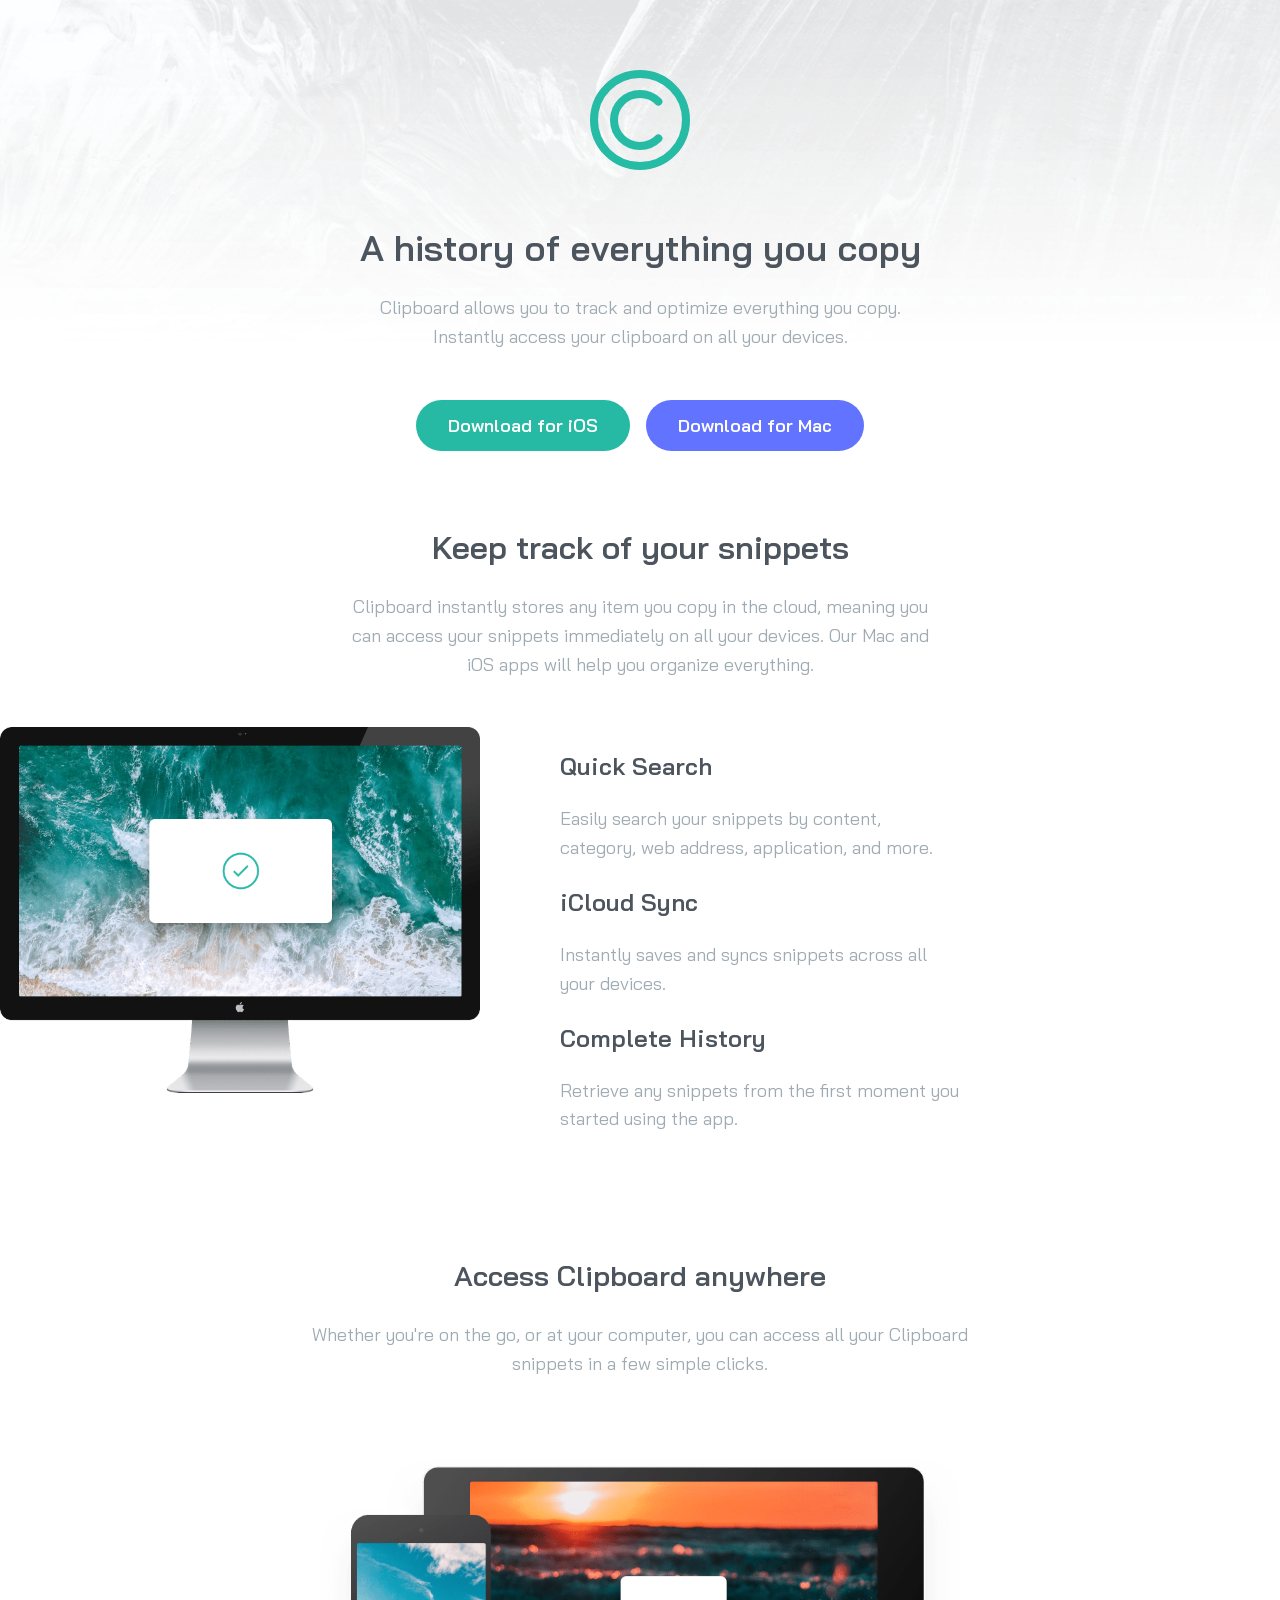
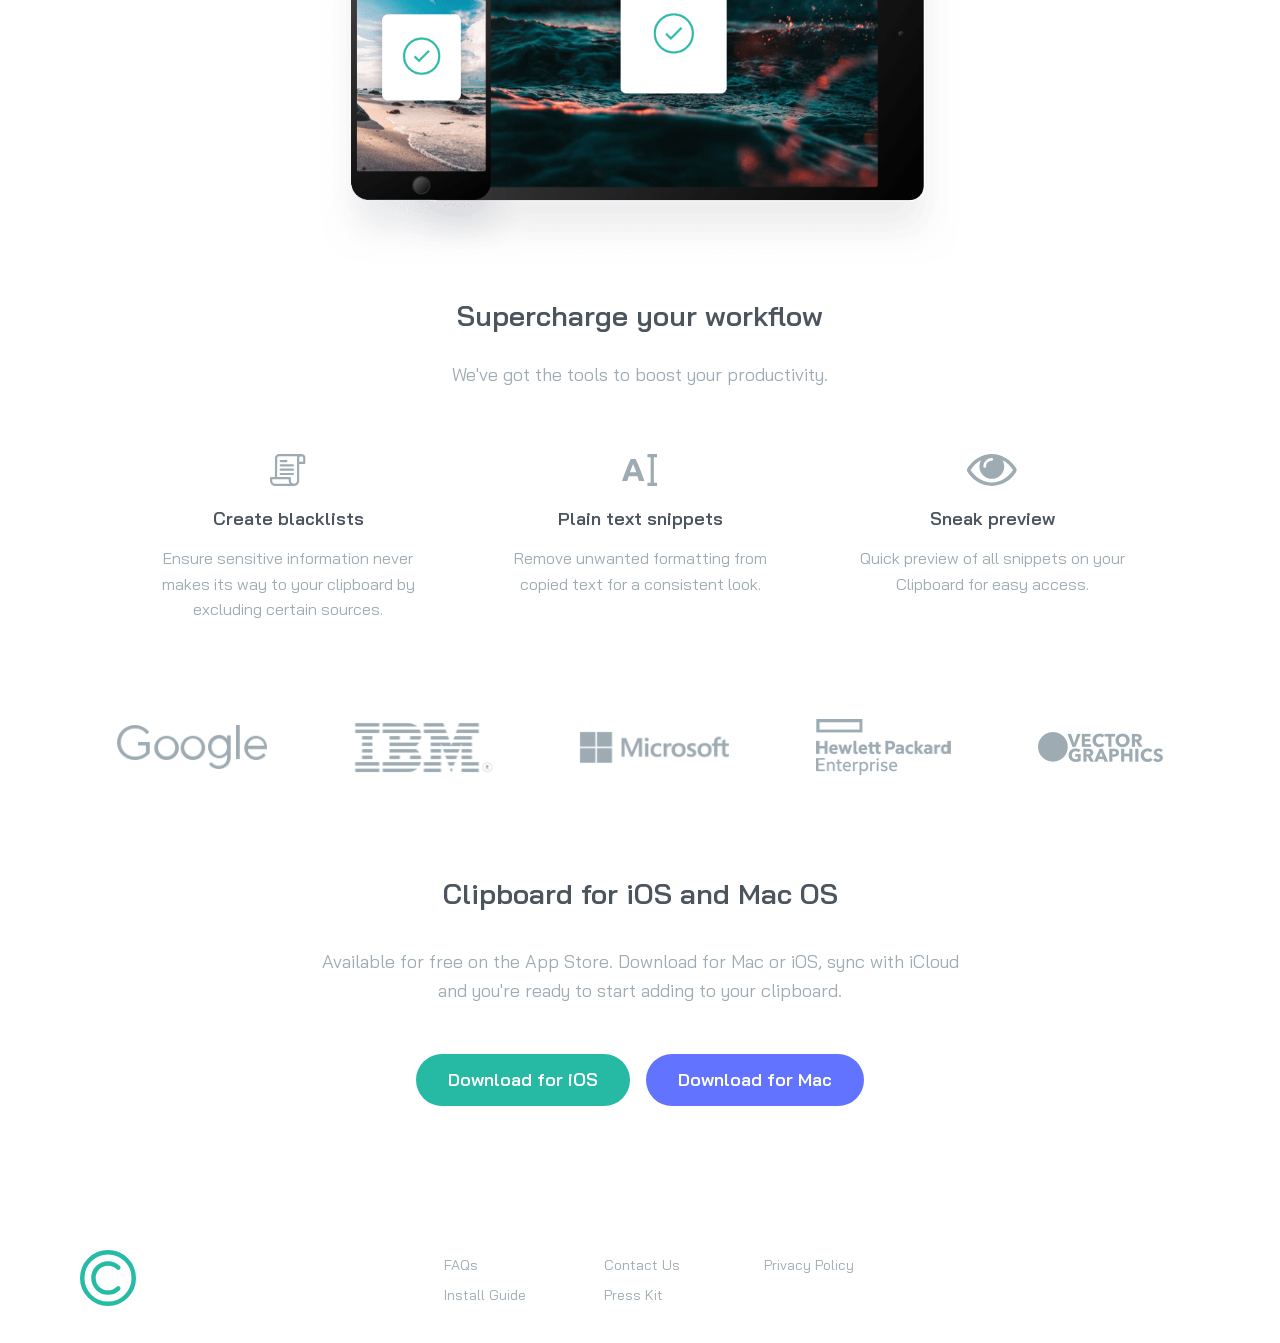
==== clipboard-landing-page-master/index.html @ 63a54d7b "file structure" ====
<!doctype html>
<html lang="en">
  <head>
    <meta charset="UTF-8" />
    <meta name="viewport" content="width=device-width, initial-scale=1.0" />

    <link
      rel="icon"
      type="image/png"
      sizes="32x32"
      href="./images/favicon-32x32.png"
    />

    <link rel="stylesheet" href="/styles.css" />

    <link rel="preconnect" href="https://fonts.googleapis.com" />
    <link rel="preconnect" href="https://fonts.gstatic.com" crossorigin />

    <link
      href="https://fonts.googleapis.com/css2?family=Bai+Jamjuree:wght@400;600&display=swap"
      rel="stylesheet"
    />

    <title>Frontend Mentor | Clipboard landing page</title>
  </head>

  <body>
    <header class="hero">
      <img class="hero-bg" src="./images/bg-header-desktop.png" alt="" />

      <div class="hero-content">
        <img class="logo" src="./images/logo.svg" alt="Clipboard logo" />

        <h1>A history of everything you copy</h1>

        <p>
          Clipboard allows you to track and optimize everything you copy.
          Instantly access your clipboard on all your devices.
        </p>
      </div>

      <div class="button">
        <button type="button">Download for iOS</button>
        <button type="button">Download for Mac</button>
      </div>
    </header>

    <main>
      <section class="section-title">
        <h2>Keep track of your snippets</h2>

        <p>
          Clipboard instantly stores any item you copy in the cloud, meaning you
          can access your snippets immediately on all your devices. Our Mac and
          iOS apps will help you organize everything.
        </p>
      </section>

      <section class="features">
        <div>
          <img
            src="./images/image-computer.png"
            alt="Computer displaying the Clipboard app"
          />
        </div>

        <div>
          <h3>Quick Search</h3>

          <p>
            Easily search your snippets by content, category, web address,
            application, and more.
          </p>

          <h3>iCloud Sync</h3>

          <p>Instantly saves and syncs snippets across all your devices.</p>

          <h3>Complete History</h3>

          <p>
            Retrieve any snippets from the first moment you started using the
            app.
          </p>
        </div>
      </section>

      <section class="snippets">
        <div>
          <h3>Access Clipboard anywhere</h3>

          <p>
            Whether you're on the go, or at your computer, you can access all
            your Clipboard snippets in a few simple clicks.
          </p>
        </div>

        <div>
          <img
            src="./images/image-devices.png"
            alt="Devices displaying the Clipboard app"
          />
        </div>

        <div>
          <h3>Supercharge your workflow</h3>

          <p>We've got the tools to boost your productivity.</p>
        </div>
      </section>

      <section class="tools">
        <div>
          <img src="./images/icon-blacklist.svg" alt="" />

          <h5>Create blacklists</h5>

          <p>
            Ensure sensitive information never makes its way to your clipboard
            by excluding certain sources.
          </p>
        </div>

        <div>
          <img src="./images/icon-text.svg" alt="" />

          <h5>Plain text snippets</h5>

          <p>
            Remove unwanted formatting from copied text for a consistent look.
          </p>
        </div>

        <div>
          <img src="./images/icon-preview.svg" alt="" />

          <h5>Sneak preview</h5>

          <p>
            Quick preview of all snippets on your Clipboard for easy access.
          </p>
        </div>
      </section>

      <section class="companies">
        <div>
          <img src="./images/logo-google.png" alt="Google" />
        </div>

        <div>
          <img src="./images/logo-ibm.png" alt="IBM" />
        </div>

        <div>
          <img src="./images/logo-microsoft.png" alt="Microsoft" />
        </div>

        <div>
          <img src="./images/logo-hp.png" alt="HP" />
        </div>

        <div>
          <img src="./images/logo-vector-graphics.png" alt="Vector Graphics" />
        </div>
      </section>

      <section class="download">
        <div>
          <h4>Clipboard for iOS and Mac OS</h4>

          <p>
            Available for free on the App Store. Download for Mac or iOS, sync
            with iCloud and you're ready to start adding to your clipboard.
          </p>
        </div>

        <div class="button">
          <button type="button">Download for iOS</button>
          <button type="button">Download for Mac</button>
        </div>
      </section>
    </main>

    <footer>
      <div>
        <img src="./images/logo.svg" alt="Clipboard logo" />
      </div>

      <div>
        <p>FAQs</p>
        <p>Contact Us</p>
        <p>Privacy Policy</p>
        <p>Install Guide</p>
        <p>Press Kit</p>
      </div>

      <div class="socials">
        <!-- Add your social icons here -->
      </div>
    </footer>
  </body>
</html>
---- styles.css ----
:root {
  --Green: hsl(171, 66%, 44%);
  --Blue: hsl(233, 100%, 69%);
  --Gray-dark: hsl(210, 10%, 33%);
  --Gray-light: hsl(201, 11%, 66%);
}

* {
  box-sizing: border-box;
}

body {
  font-family: "Bai Jamjuree", sans-serif;
  font-size: 1.125rem;
  font-weight: 400;
  margin: 0;
  padding: 0;
  overflow-x: hidden;
  color: var(--Gray-dark);

  h1,
  h2,
  h3,
  h4,
  h5 {
    font-weight: 600;
  }

  p {
    color: var(--Gray-light);
    line-height: 1.6;
  }
}

/* HERO */

.hero {
  position: relative;
  text-align: center;
  min-height: 31.25rem;
  overflow: hidden;

  .hero-bg {
    position: absolute;
    top: 0;
    left: 0;
    width: 100%;
    height: 21.875rem;
    object-fit: cover;
    object-position: top center;
    z-index: 0;
  }

  .hero-content {
    position: relative;
    z-index: 1;
    padding-top: 4.375rem;

    .logo {
      width: 6.25rem;
    }

    h1 {
      margin-top: 3.125rem;
      font-size: 2.25rem;
    }

    p {
      max-width: 33rem;
      margin: 0 auto;
    }
  }

  .button {
    display: flex;
    justify-content: center;
    gap: 1rem;
    margin-top: 3rem;

    button {
      border: none;
      padding: 0.9rem 2rem;
      border-radius: 2rem;
      color: white;
      font-family: "Bai Jamjuree", sans-serif;
      font-size: 1.125rem;
      font-weight: 600;
      cursor: pointer;

      &:first-child {
        background-color: var(--Green);
      }

      &:last-child {
        background-color: var(--Blue);
      }
    }
  }
}

/* SECTION TITLE */

.section-title {
  text-align: center;
  margin-bottom: 3rem;

  h2 {
    font-size: 2rem;
  }

  p {
    max-width: 37rem;
    margin: 0 auto;
  }
}

/* FEATURES */

.features {
  display: flex;
  gap: 5rem;
  margin-bottom: 5rem;

  img {
    max-width: 30rem;
  }

  h3 {
    font-size: 1.5rem;
  }

  p {
    max-width: 25rem;
    margin: 0 auto;
  }
}

/* SNIPPETS */

.snippets {
  display: grid;
  grid-template-rows: auto;
  justify-content: center;
  margin-top: 6rem;
  text-align: center;

  h3 {
    font-size: 1.75rem;
  }

  img {
    max-width: 40rem;
    margin-top: 5rem;
  }

  p {
    max-width: 45rem;
    align-items: center;
    margin: 0 auto;
  }
}

/* TOOLS */

.tools {
  display: flex;
  justify-content: center;
  gap: 4rem;
  text-align: center;
  margin-top: 4rem;

  > div {
    width: 18rem;

    img {
      height: 2rem;
      margin-bottom: 1rem;
    }

    h5 {
      font-size: 1.125rem;
      margin: 0 0 1rem;
    }

    p {
      font-size: 1rem;
      margin: 0;
    }
  }
}

/* COMPANIES */

.companies {
  display: flex;
  justify-content: space-around;
  align-items: center;
  gap: 2rem;
  max-width: 68.75rem;
  margin: 6rem auto;

  img {
    max-width: 9.375rem;
    height: auto;
  }
}

/* DOWNLOAD */

.download {
  text-align: center;

  h4 {
    font-size: 1.75rem;
  }

  p {
    max-width: 40rem;
    margin: 0 auto;
  }

  .button {
    display: flex;
    justify-content: center;
    gap: 1rem;
    margin-top: 3rem;

    button {
      border: none;
      padding: 0.9rem 2rem;
      border-radius: 2rem;
      color: white;
      font-family: "Bai Jamjuree", sans-serif;
      font-size: 1.125rem;
      font-weight: 600;
      cursor: pointer;

      &:first-child {
        background-color: var(--Green);
      }

      &:last-child {
        background-color: var(--Blue);
      }
    }
  }
}

/* FOOTER */

footer {
  display: flex;
  align-items: center;
  justify-content: space-between;
  padding: 2rem 5rem;
  margin-top: 7rem;

  > div:first-child {
    img {
      width: 3.5rem;
    }
  }

  > div:nth-child(2) {
    display: grid;
    grid-template-columns: repeat(3, 8rem);
    column-gap: 2rem;
    row-gap: 0.5rem;

    p {
      margin: 0;
      font-size: 0.875rem;
    }
  }

  .socials {
    display: flex;
    gap: 1.5rem;
  }
}

/* TABLET 768px and below */

@media screen and (max-width: 48rem) {
  .hero {
    min-height: 35rem;

    .hero-bg {
      height: 20rem;
    }

    .hero-content {
      padding: 4rem 2rem 0;

      h1 {
        font-size: 2rem;
      }

      p {
        max-width: 35rem;
      }
    }
  }

  .features {
    flex-direction: column;
    align-items: center;
    gap: 3rem;
    padding: 0 2rem;
    text-align: center;

    img {
      max-width: 100%;
      width: 30rem;
    }

    p {
      margin: 0 auto;
    }
  }

  .snippets {
    padding: 0 2rem;

    img {
      max-width: 100%;
      margin-top: 3rem;
    }

    p {
      max-width: 40rem;
    }
  }

  .tools {
    flex-wrap: wrap;
    gap: 3rem;

    > div {
      width: 18rem;
    }
  }

  .companies {
    flex-wrap: wrap;
    gap: 3rem;
    padding: 0 2rem;
  }

  .download {
    padding: 0 2rem;
  }

  footer {
    padding: 2rem 3rem;

    > div:nth-child(2) {
      grid-template-columns: repeat(2, 8rem);
    }
  }
}

/* MOBILE 600px and below */

@media screen and (max-width: 37.5rem) {
  .hero {
    min-height: 42rem;

    .hero-bg {
      height: 25rem;
    }

    .hero-content {
      padding: 5rem 1.5rem 0;

      h1 {
        font-size: 1.75rem;
        margin-top: 2.5rem;
      }

      p {
        max-width: 30rem;
      }
    }

    .button {
      flex-direction: column;
      align-items: center;
      gap: 1rem;
      padding: 0 1.5rem;

      button {
        width: 100%;
        max-width: 22rem;
      }
    }
  }

  .section-title {
    padding: 0 1.5rem;

    h2 {
      font-size: 1.75rem;
    }
  }

  .features {
    padding: 0 1.5rem;
    gap: 3rem;

    img {
      width: 100%;
      max-width: 30rem;
    }

    h3 {
      font-size: 1.375rem;
    }
  }

  .snippets {
    padding: 0 1.5rem;

    h3 {
      font-size: 1.5rem;
    }

    img {
      width: 100%;
      max-width: 35rem;
      margin-top: 3rem;
    }
  }

  .tools {
    flex-direction: column;
    align-items: center;
    gap: 3rem;
    padding: 0 1.5rem;

    > div {
      width: 100%;
      max-width: 22rem;
    }
  }

  .companies {
    flex-direction: column;
    gap: 3.5rem;
    padding: 0 1.5rem;

    img {
      max-width: 8rem;
    }
  }

  .download {
    padding: 0 1.5rem;

    h4 {
      font-size: 1.5rem;
    }

    .button {
      flex-direction: column;
      align-items: center;

      button {
        width: 100%;
        max-width: 22rem;
      }
    }
  }

  footer {
    flex-direction: column;
    gap: 2rem;
    padding: 3rem 1.5rem;
    text-align: center;

    > div:nth-child(2) {
      grid-template-columns: 1fr;
      gap: 1rem;
    }

    .socials {
      gap: 1.5rem;
    }
  }
}
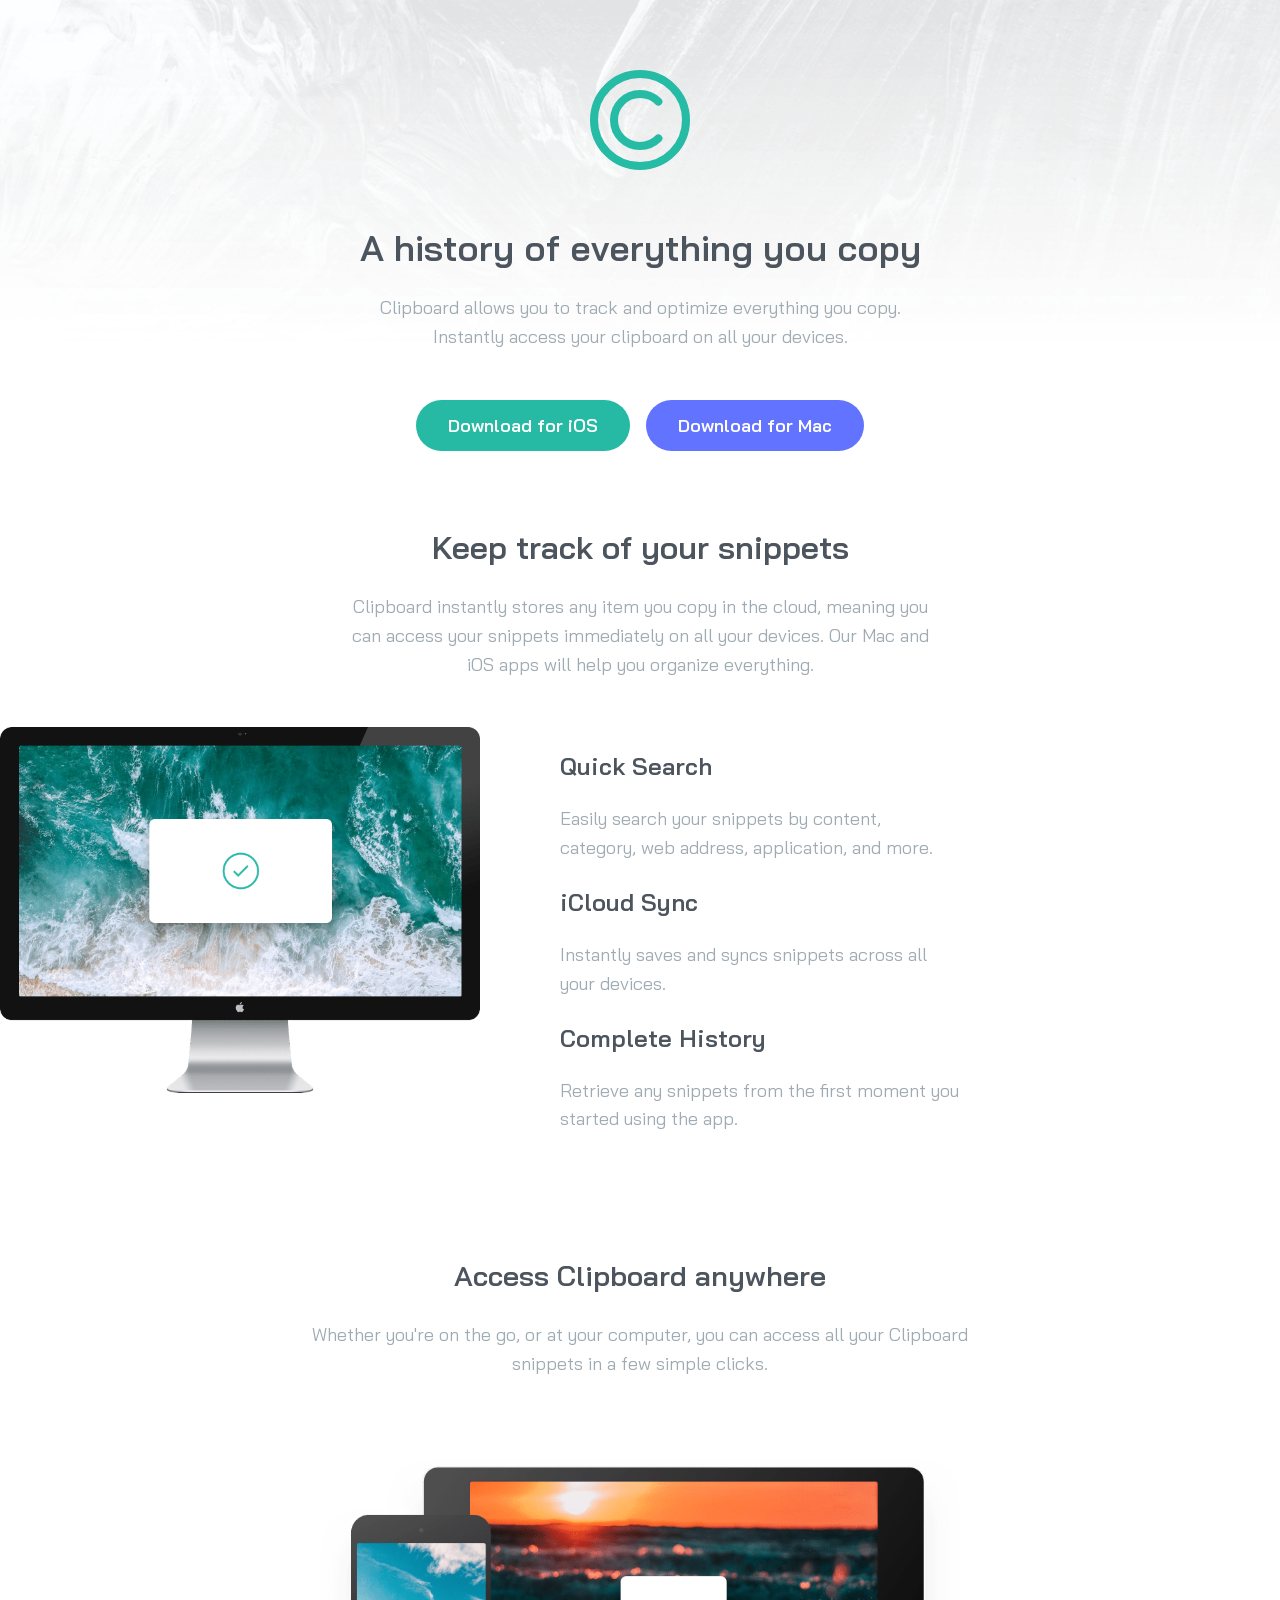
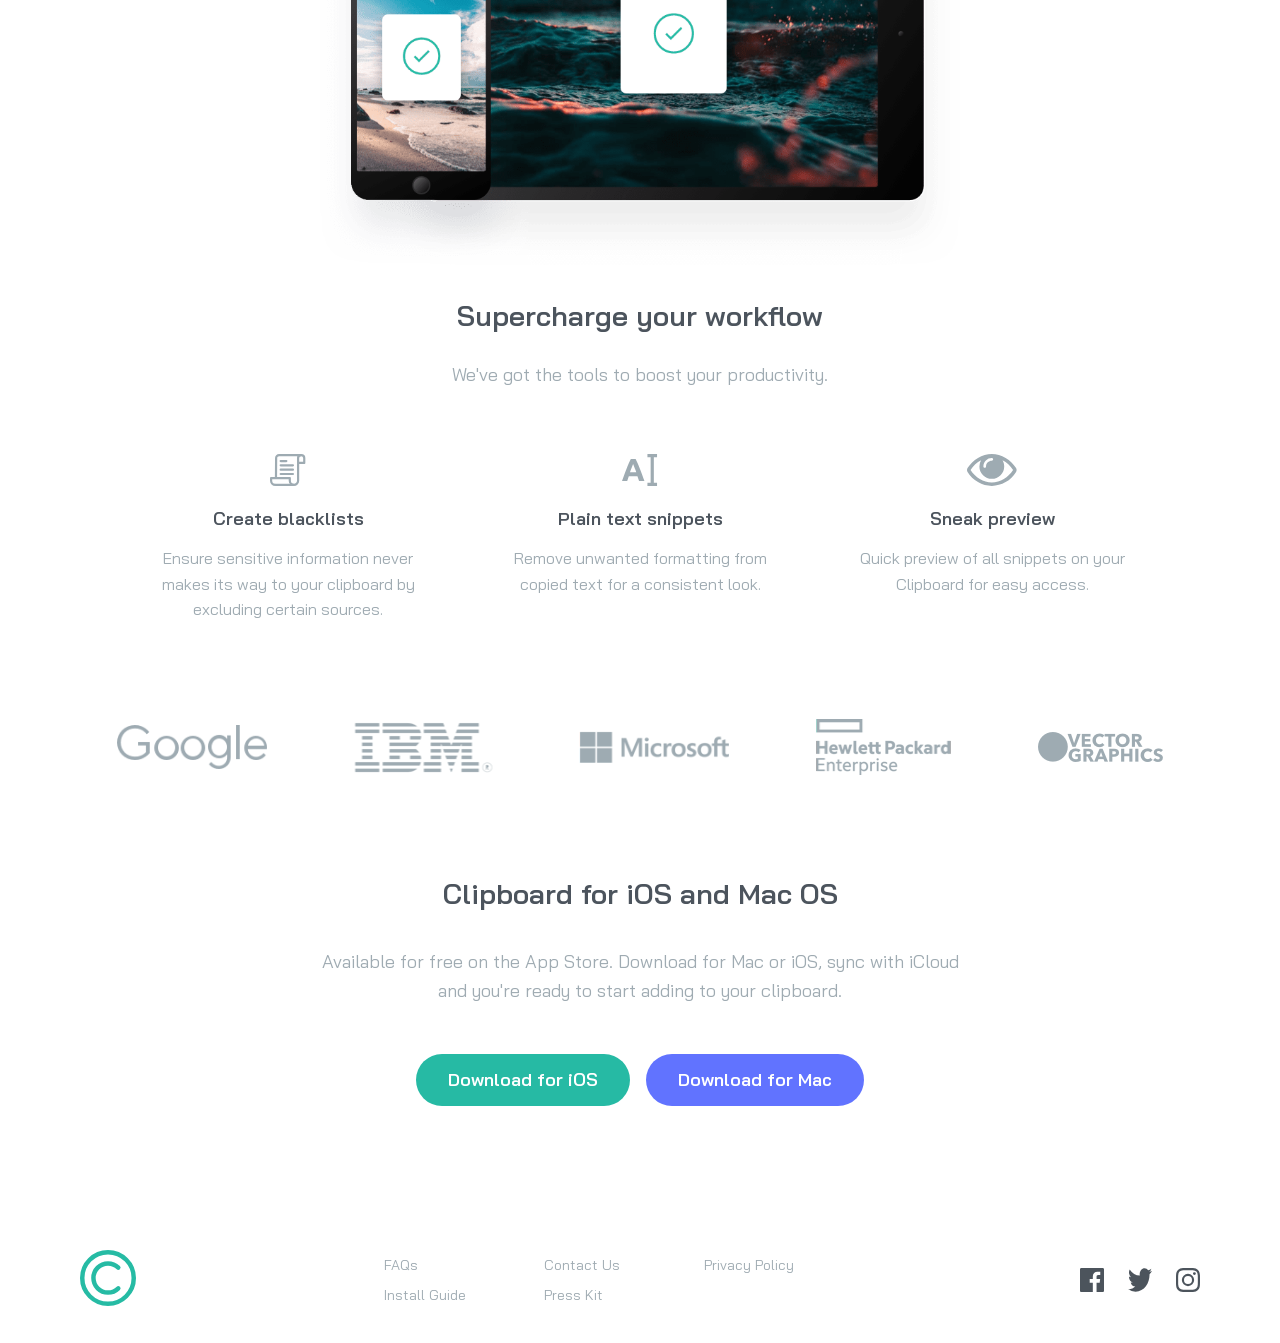
==== commit 12a81ae7: "update" ====
--- a/clipboard-landing-page-master/index.html
+++ b/clipboard-landing-page-master/index.html
@@ -26,10 +26,10 @@
 
   <body>
     <header class="hero">
-      <img class="hero-bg" src="./images/bg-header-desktop.png" alt="" />
+      <img class="hero-bg" src="/images/bg-header-desktop.png" alt="bg img" />
 
       <div class="hero-content">
-        <img class="logo" src="./images/logo.svg" alt="Clipboard logo" />
+        <img class="logo" src="/images/logo.svg" alt="Clipboard logo" />
 
         <h1>A history of everything you copy</h1>
 
@@ -59,7 +59,7 @@
       <section class="features">
         <div>
           <img
-            src="./images/image-computer.png"
+            src="/images/image-computer.png"
             alt="Computer displaying the Clipboard app"
           />
         </div>
@@ -97,7 +97,7 @@
 
         <div>
           <img
-            src="./images/image-devices.png"
+            src="/images/image-devices.png"
             alt="Devices displaying the Clipboard app"
           />
         </div>
@@ -111,7 +111,7 @@
 
       <section class="tools">
         <div>
-          <img src="./images/icon-blacklist.svg" alt="" />
+          <img src="/images/icon-blacklist.svg" alt="blacklist" />
 
           <h5>Create blacklists</h5>
 
@@ -122,7 +122,7 @@
         </div>
 
         <div>
-          <img src="./images/icon-text.svg" alt="" />
+          <img src="/images/icon-text.svg" alt="Plain text" />
 
           <h5>Plain text snippets</h5>
 
@@ -132,7 +132,7 @@
         </div>
 
         <div>
-          <img src="./images/icon-preview.svg" alt="" />
+          <img src="/images/icon-preview.svg" alt="Preview" />
 
           <h5>Sneak preview</h5>
 
@@ -144,23 +144,23 @@
 
       <section class="companies">
         <div>
-          <img src="./images/logo-google.png" alt="Google" />
-        </div>
-
-        <div>
-          <img src="./images/logo-ibm.png" alt="IBM" />
-        </div>
-
-        <div>
-          <img src="./images/logo-microsoft.png" alt="Microsoft" />
-        </div>
-
-        <div>
-          <img src="./images/logo-hp.png" alt="HP" />
-        </div>
-
-        <div>
-          <img src="./images/logo-vector-graphics.png" alt="Vector Graphics" />
+          <img src="/images/logo-google.png" alt="Google" />
+        </div>
+
+        <div>
+          <img src="/images/logo-ibm.png" alt="IBM" />
+        </div>
+
+        <div>
+          <img src="/images/logo-microsoft.png" alt="Microsoft" />
+        </div>
+
+        <div>
+          <img src="/images/logo-hp.png" alt="HP" />
+        </div>
+
+        <div>
+          <img src="/images/logo-vector-graphics.png" alt="Vector Graphics" />
         </div>
       </section>
 
@@ -183,7 +183,7 @@
 
     <footer>
       <div>
-        <img src="./images/logo.svg" alt="Clipboard logo" />
+        <img src="/images/logo.svg" alt="Clipboard logo" />
       </div>
 
       <div>
@@ -195,7 +195,9 @@
       </div>
 
       <div class="socials">
-        <!-- Add your social icons here -->
+        <img src="/images/icon-facebook.svg" alt="facebook" />
+        <img src="/images/icon-twitter.svg" alt="twitter" />
+        <img src="/images/icon-instagram.svg" alt="instagram" />
       </div>
     </footer>
   </body>
